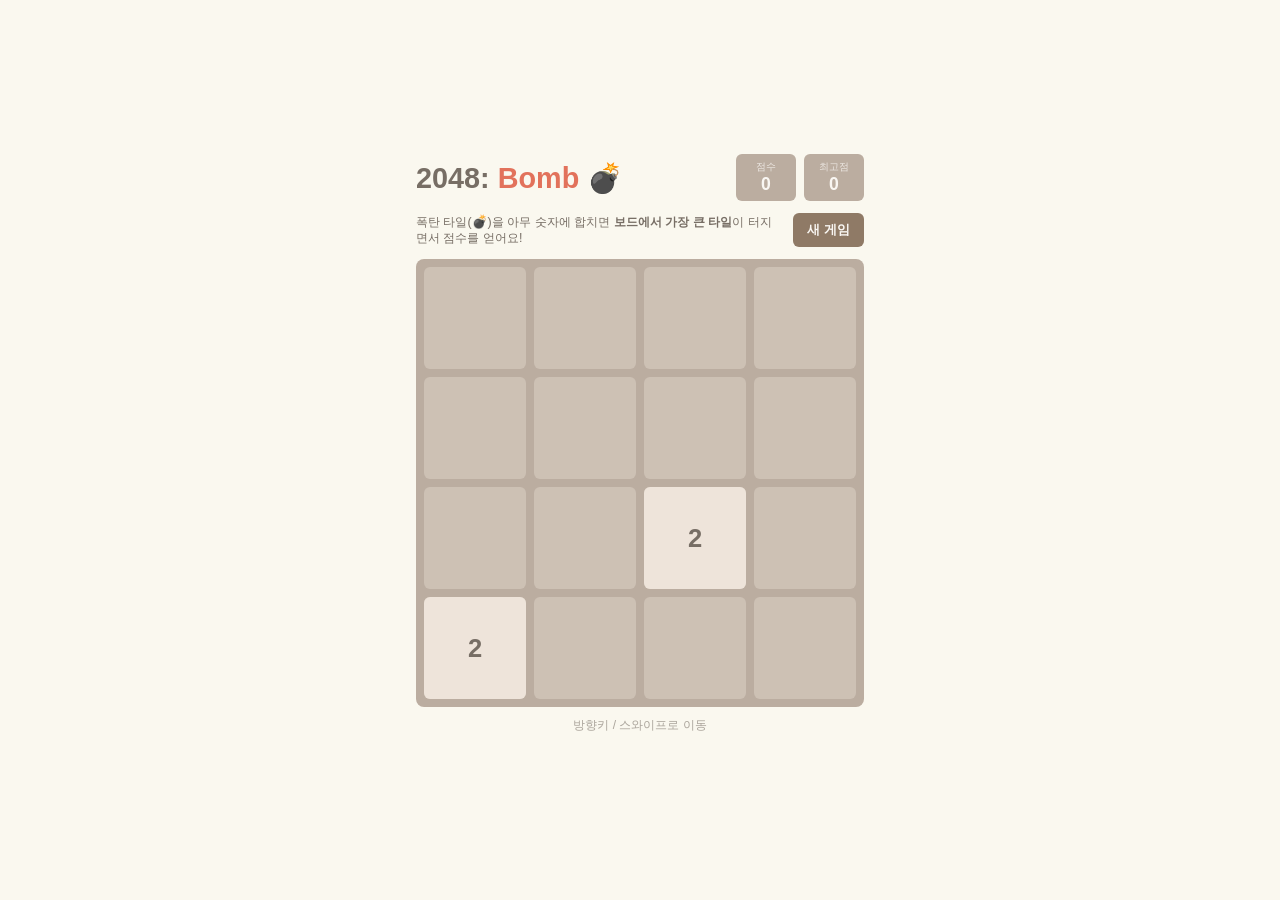
==== index.html @ 0150d4e2 "Add initial 2048: Bomb game" ====
<!DOCTYPE html>
<html lang="ko">
<head>
<meta charset="UTF-8">
<meta name="viewport" content="width=device-width, initial-scale=1.0">
<title>2048: Bomb</title>
<link rel="stylesheet" href="style.css">
</head>
<body>
  <div class="app">
    <header>
      <h1>2048: <span class="bomb-title">Bomb</span> 💣</h1>
      <div class="scores">
        <div class="score-box">
          <div class="label">점수</div>
          <div id="score">0</div>
        </div>
        <div class="score-box">
          <div class="label">최고점</div>
          <div id="best">0</div>
        </div>
      </div>
    </header>

    <div class="toolbar">
      <p class="hint">폭탄 타일(💣)을 아무 숫자에 합치면 <b>보드에서 가장 큰 타일</b>이 터지면서 점수를 얻어요!</p>
      <button id="restart">새 게임</button>
    </div>

    <div class="board-wrap">
      <div id="board" class="board"></div>
      <div id="overlay" class="overlay hidden">
        <div class="overlay-msg" id="overlay-msg">게임 오버</div>
        <button id="overlay-restart">다시 시작</button>
      </div>
    </div>

    <p class="controls-hint">방향키 / 스와이프로 이동</p>
  </div>
  <script src="script.js"></script>
</body>
</html>
---- style.css ----
:root {
  --bg: #faf8ef;
  --panel: #bbada0;
  --cell-empty: rgba(238, 228, 218, 0.35);
  --text-dark: #776e65;
  --text-light: #f9f6f2;
  color-scheme: light;
}

* { box-sizing: border-box; }

body {
  margin: 0;
  min-height: 100vh;
  display: flex;
  align-items: center;
  justify-content: center;
  background: var(--bg);
  font-family: "Trebuchet MS", "Segoe UI", sans-serif;
  color: var(--text-dark);
}

.app {
  width: min(92vw, 480px);
  padding: 16px;
}

header {
  display: flex;
  justify-content: space-between;
  align-items: center;
  margin-bottom: 12px;
}

h1 {
  font-size: 1.8rem;
  margin: 0;
}

.bomb-title {
  color: #e2725b;
}

.scores {
  display: flex;
  gap: 8px;
}

.score-box {
  background: var(--panel);
  color: var(--text-light);
  border-radius: 6px;
  padding: 6px 14px;
  text-align: center;
  min-width: 60px;
}

.score-box .label {
  font-size: 0.65rem;
  text-transform: uppercase;
  opacity: 0.8;
}

.score-box div:last-child {
  font-size: 1.1rem;
  font-weight: bold;
}

.toolbar {
  display: flex;
  align-items: center;
  justify-content: space-between;
  gap: 10px;
  margin-bottom: 12px;
}

.hint {
  font-size: 0.78rem;
  line-height: 1.3;
  margin: 0;
  flex: 1;
}

#restart {
  background: #8f7a66;
  color: var(--text-light);
  border: none;
  border-radius: 6px;
  padding: 8px 14px;
  font-weight: bold;
  cursor: pointer;
  white-space: nowrap;
}

#restart:hover { background: #9d8a76; }

.board-wrap {
  position: relative;
}

.board {
  position: relative;
  background: var(--panel);
  border-radius: 8px;
  padding: 8px;
  display: grid;
  grid-template-columns: repeat(4, 1fr);
  grid-template-rows: repeat(4, 1fr);
  gap: 8px;
  aspect-ratio: 1 / 1;
}

.cell {
  position: relative;
  background: var(--cell-empty);
  border-radius: 6px;
}

.tile {
  position: absolute;
  inset: 0;
  display: flex;
  align-items: center;
  justify-content: center;
  border-radius: 6px;
  font-weight: bold;
  font-size: clamp(1rem, 5vw, 1.6rem);
  animation: pop 0.15s ease-out;
}

@keyframes pop {
  from { transform: scale(0.5); opacity: 0.4; }
  to { transform: scale(1); opacity: 1; }
}

.tile.bomb {
  background: #3b3b3b;
  color: #fff;
  font-size: clamp(1.2rem, 6vw, 2rem);
}

.tile.exploding {
  animation: explode 0.35s ease-out forwards;
}

@keyframes explode {
  0% { transform: scale(1); background: #ff6b4a; }
  60% { transform: scale(1.3); background: #ffb84a; opacity: 0.9; }
  100% { transform: scale(0); opacity: 0; }
}

.tile[data-v="2"] { background: #eee4da; color: var(--text-dark); }
.tile[data-v="4"] { background: #ede0c8; color: var(--text-dark); }
.tile[data-v="8"] { background: #f2b179; color: var(--text-light); }
.tile[data-v="16"] { background: #f59563; color: var(--text-light); }
.tile[data-v="32"] { background: #f67c5f; color: var(--text-light); }
.tile[data-v="64"] { background: #f65e3b; color: var(--text-light); }
.tile[data-v="128"] { background: #edcf72; color: var(--text-light); font-size: clamp(0.9rem, 4.5vw, 1.4rem); }
.tile[data-v="256"] { background: #edcc61; color: var(--text-light); font-size: clamp(0.9rem, 4.5vw, 1.4rem); }
.tile[data-v="512"] { background: #edc850; color: var(--text-light); font-size: clamp(0.9rem, 4.5vw, 1.4rem); }
.tile[data-v="1024"] { background: #edc53f; color: var(--text-light); font-size: clamp(0.8rem, 4vw, 1.2rem); }
.tile[data-v="2048"] { background: #edc22e; color: var(--text-light); font-size: clamp(0.8rem, 4vw, 1.2rem); }

.overlay {
  position: absolute;
  inset: 0;
  background: rgba(238, 228, 218, 0.85);
  border-radius: 8px;
  display: flex;
  flex-direction: column;
  align-items: center;
  justify-content: center;
  gap: 12px;
}

.overlay.hidden { display: none; }

.overlay-msg {
  font-size: 1.6rem;
  font-weight: bold;
  color: var(--text-dark);
}

#overlay-restart {
  background: #8f7a66;
  color: var(--text-light);
  border: none;
  border-radius: 6px;
  padding: 10px 20px;
  font-weight: bold;
  cursor: pointer;
}

.controls-hint {
  text-align: center;
  font-size: 0.75rem;
  opacity: 0.6;
  margin-top: 10px;
}

@media (prefers-color-scheme: dark) {
  :root { --bg: #1b1a17; }
  body { color: #eee4da; }
  .hint, .controls-hint { color: #cbbfae; }
}
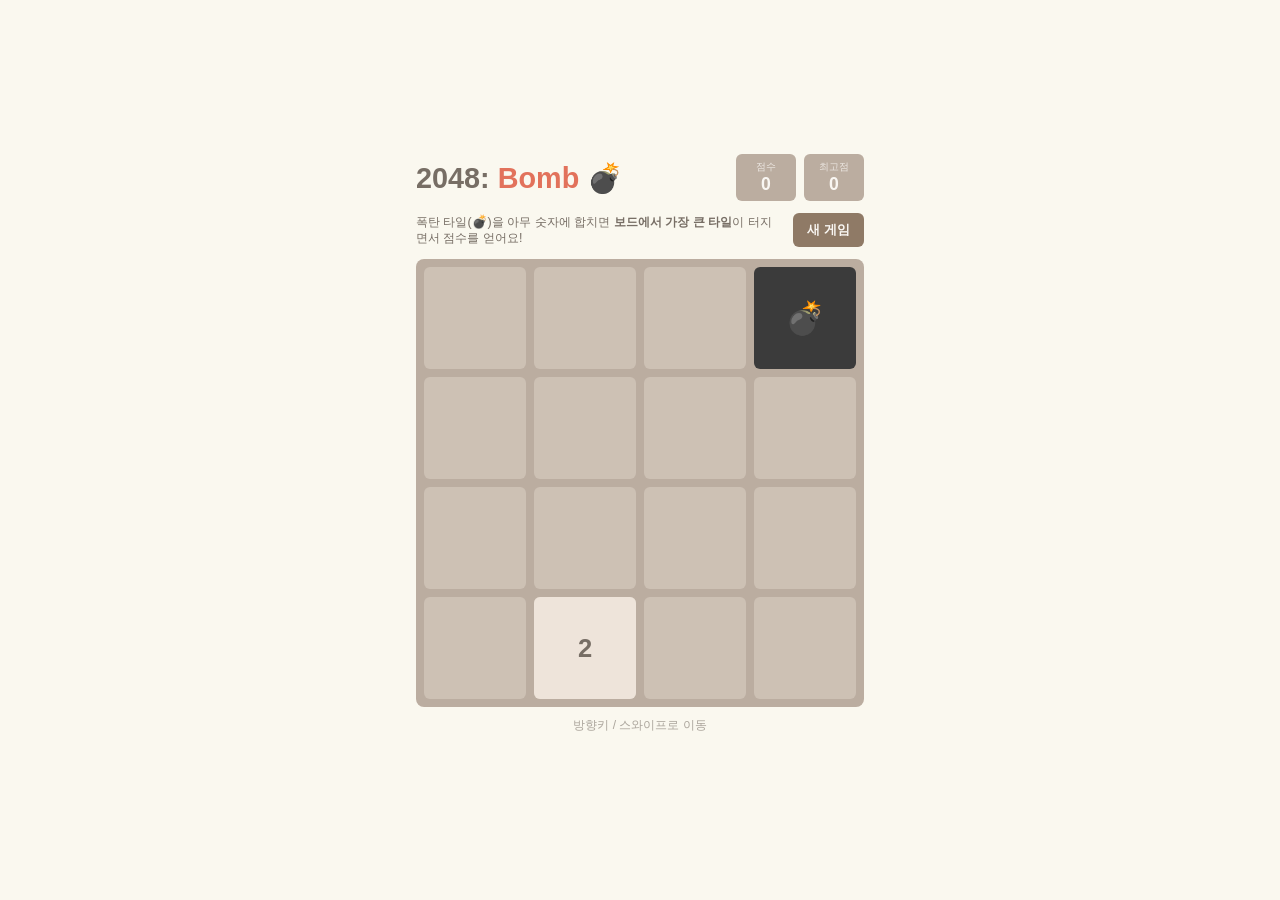
==== commit 855e691f: "Add unit tests for pure game-logic functions Extract createEmptyGrid, getEmptyPositions, canMerge, m" ====
--- a/index.html
+++ b/index.html
@@ -37,6 +37,7 @@
 
     <p class="controls-hint">방향키 / 스와이프로 이동</p>
   </div>
+  <script src="logic.js"></script>
   <script src="script.js"></script>
 </body>
 </html>
